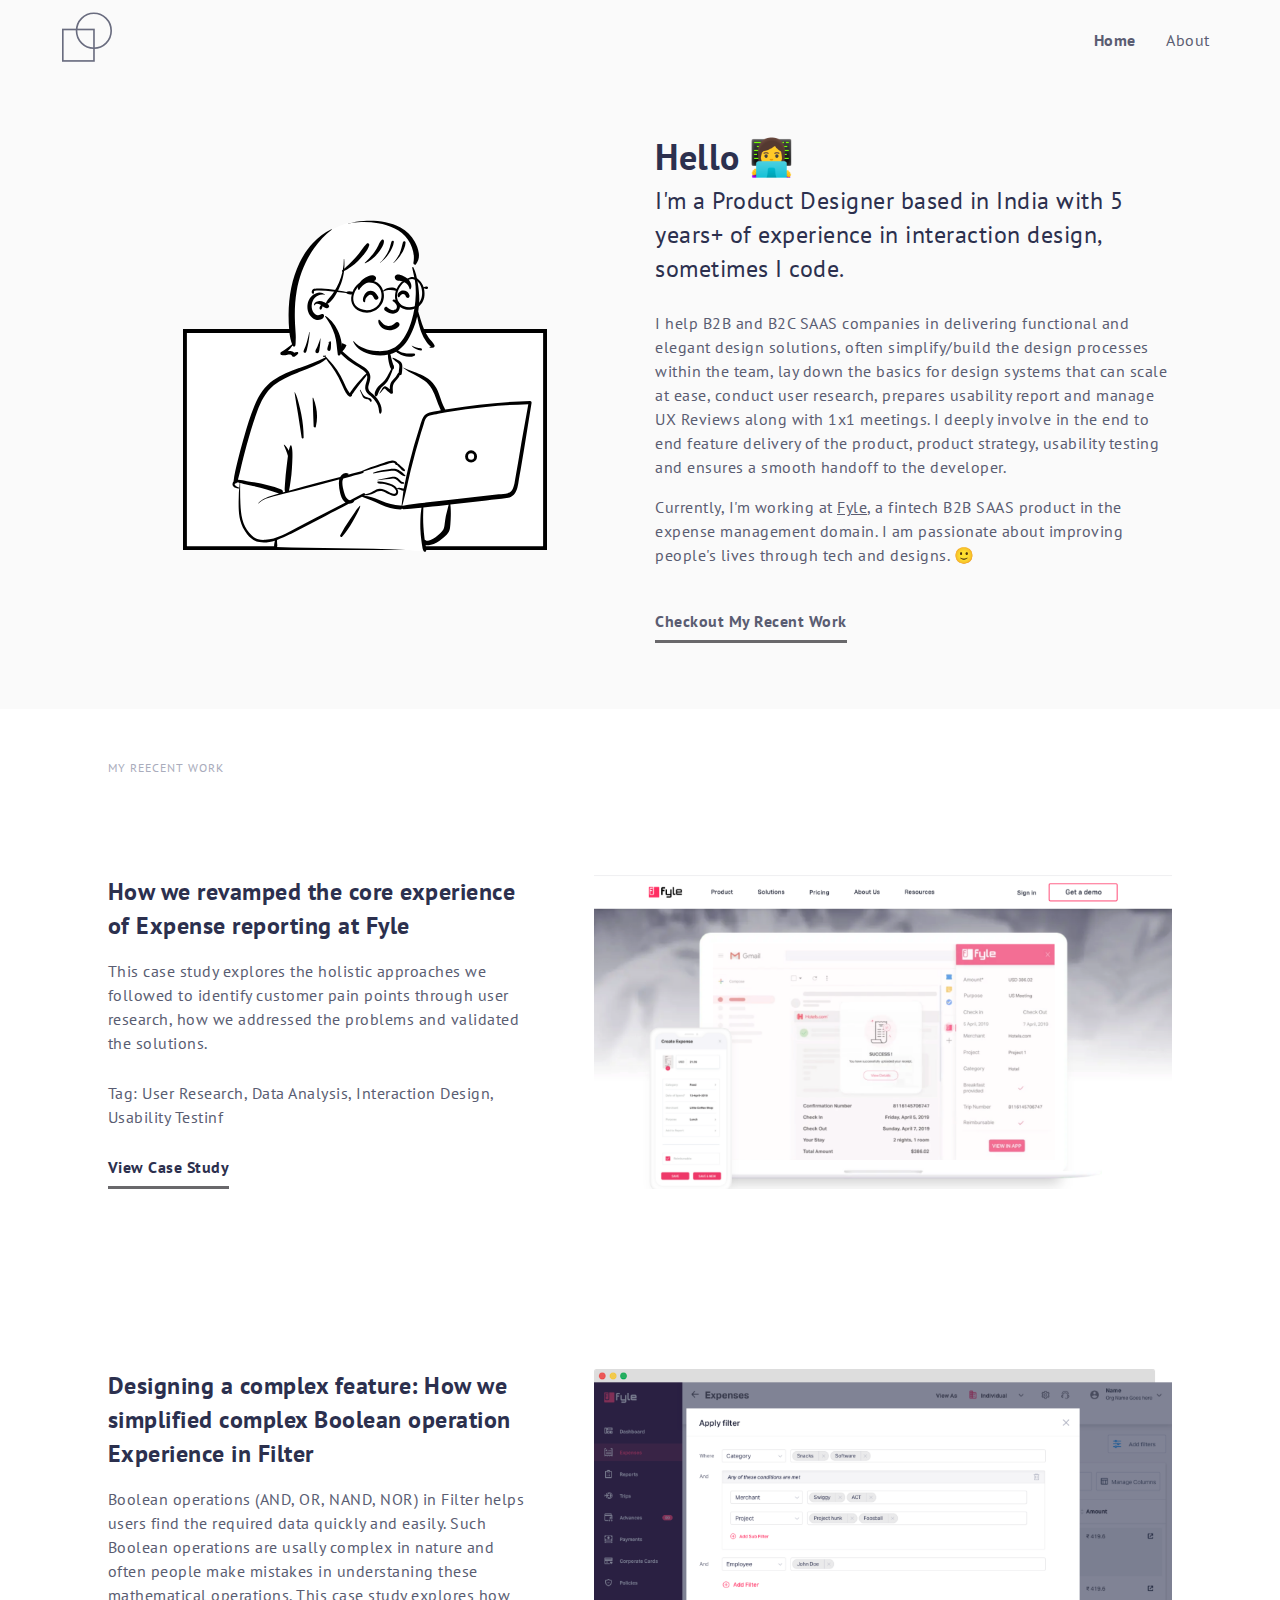
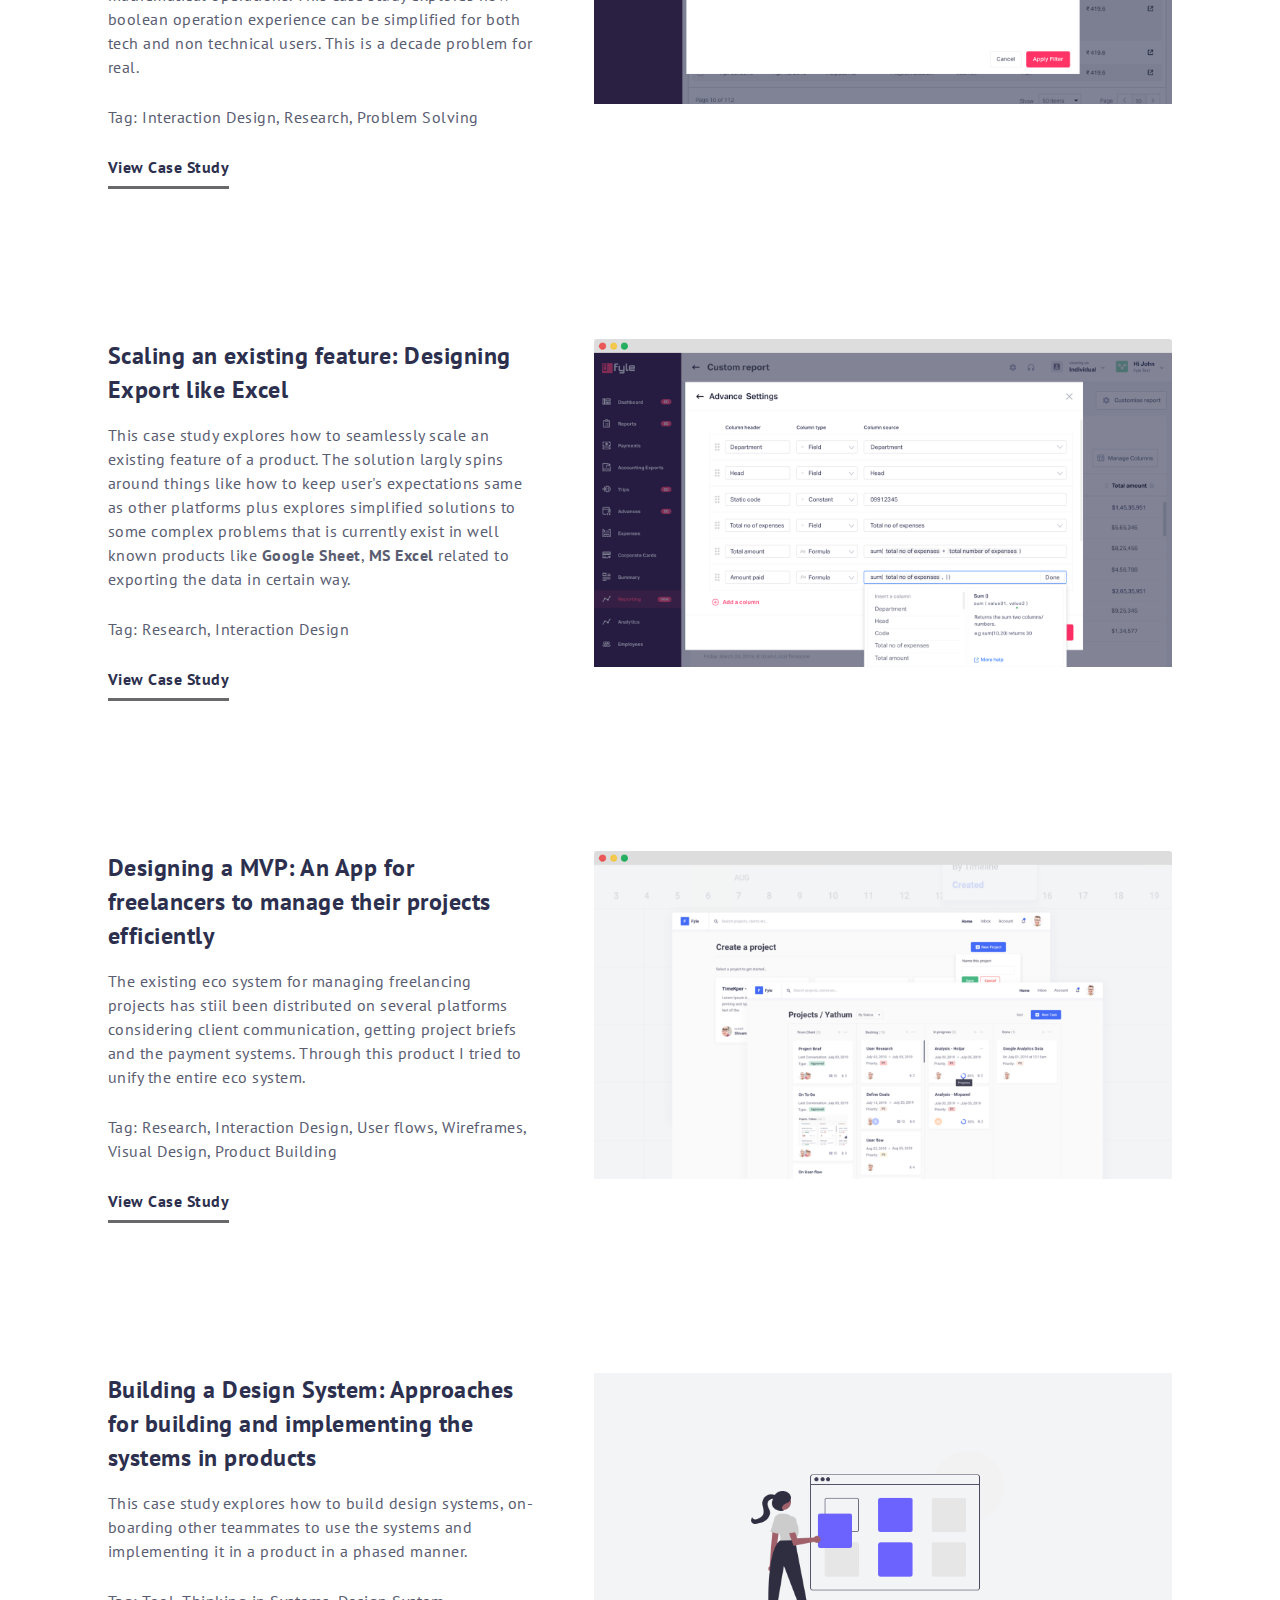
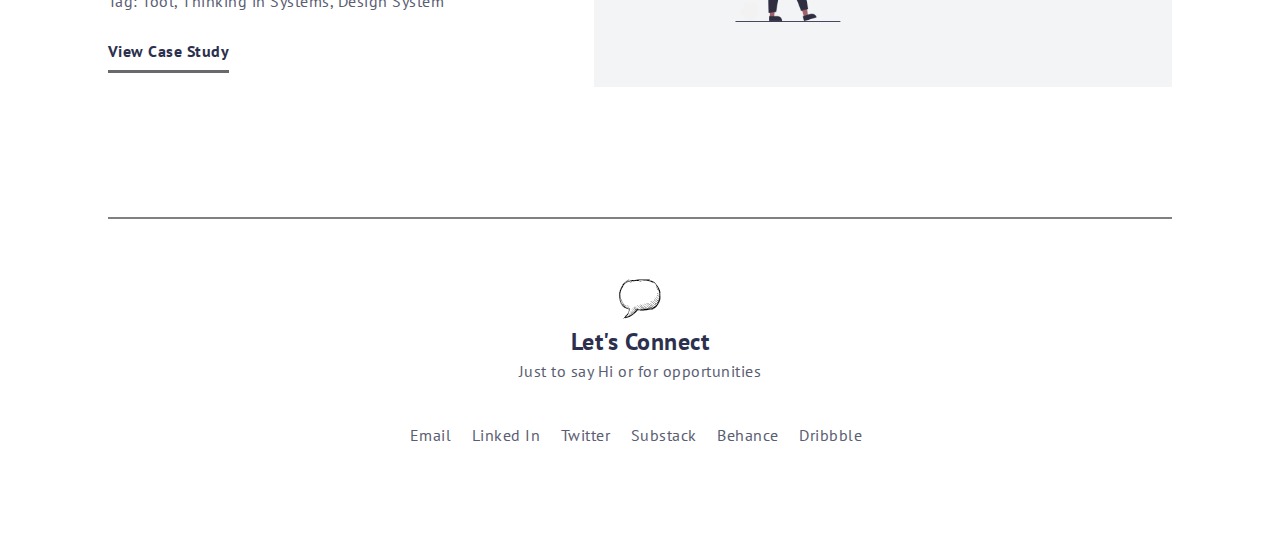
==== index.html @ 637c4f09 "Initial commit" ====
<!DOCTYPE html>
<html lang="en">
  <head>
    <meta charset="utf-8">
    <meta http-equiv="X-UA-Compatible" content="IE=edge">
    <meta name="viewport" content="width=device-width, initial-scale=1">
    <title>Swapna Ranjita Nayak | Portfolio</title>
    <link rel="icon" href="assets/favicon.ico" type="image/x-icon">

    <!-- CSS -->
    <link href="css/general.css" rel="stylesheet">
    <link href="css/portfolio.css" rel="stylesheet">

  </head>
  <body>
    <div class="grey">
        <div class="container-fluid">
            <nav>
                <div class="row">
                    <div class="col-xs-2">
                        <a href="../index.html"><img src="../assets/logo.svg" alt=""></a>
                    </div>
                    <div class="col-xs-10">
                        <ul class="pull-right">
                            <li class="active"><a href="#"><b>Home</b></a></li>
                            <!-- <li><a href="pages/notes.html">Notes</a></li> -->
                            <li><a href="pages/about.html">About</a></li>
                        </ul>
                    </div>
                </div>
            </nav>
        </div>
        <div class="container">  
            <section class="intro">
                <div class="row">
                    
                    <div class="col-lg-6 text-center">
                        <img src="assets/hero-image.svg" alt="">
                    </div>
                    <div class="col-lg-6">
                        <h1>Hello 👩‍💻</h1>
                        <h3 class="font-regular"> I'm a Product Designer based in India with 5 years+ of experience in interaction design, sometimes I code.</h3> ‍
                        <p>
                         I help B2B and B2C SAAS companies in delivering functional and elegant design solutions, often simplify/build the design processes within the team, lay down the basics for design systems that can scale at ease, conduct user research, prepares usability report and manage UX Reviews along with 1x1 meetings. I deeply involve in the end to end feature delivery of the product, product strategy, usability testing and ensures a smooth handoff to the developer.</p>
                        <p>Currently, I'm working at <a href="https://www.fylehq.com/" target="_blank">Fyle</a>, a fintech B2B SAAS product in the expense management domain. I am passionate about improving people's lives through tech and designs. 🙂</p>
                         <br/>
                        <p><b><a href="" class="hasLink">Checkout My Recent Work</a></b></p>            
                    </div>
                </div>
            </section>
        </div>
    </div>
    <div class="container-fluid">
        <div class="container">
            <section class="featured-casestudies">
                <p class="font-12">My Reecent Work</p>
  
                <div class="row">
                    <div class="col-lg-12">
                        <a href="#">
                            <div class="case">
                                <div class="row">
                                    <div class="col-lg-5">
                                        <h3>How we revamped the core experience of Expense reporting at Fyle </h3>
                                        <p>This case study explores the holistic approaches we followed to identify customer pain points through user research, how we addressed the problems and validated the solutions.</p>
                                        <p>Tag: User Research, Data Analysis, Interaction Design, Usability Testinf</p>
                                        <a href="" class="hasLink"><b>View Case Study</b></a>
                                    </div>
                                    <div class="col-lg-7">
                                        <img src="assets/case studies/05.png" alt=""> 
                                    </div>
                                </div>
                            </div>
                            
                        </a>
                    </div>
                 </div>
                <div class="row">
                    <div class="col-lg-12">
                        <a href="#">
                            <div class="case">
                                <div class="row">
                                    <div class="col-lg-5">
                                        <h3>Designing a complex feature: How we simplified complex Boolean operation Experience in Filter</h3>
                                        <p>Boolean operations (AND, OR, NAND, NOR) in Filter helps users find the required data quickly and easily. Such Boolean operations are usally complex in nature and often people make mistakes in understaning these mathematical operations. This case study explores how boolean operation experience can be simplified for both tech and non technical users. This is a decade problem for real.</p>
                                        <p>Tag: Interaction Design, Research, Problem Solving</p>
                                        <a href="" class="hasLink"><b>View Case Study</b></a>
                                    </div>
                                    <div class="col-lg-7">
                                        <img src="assets/case studies/01.png" alt=""> 
                                    </div>
                                </div>
                            </div>
                            
                        </a>
                    </div>
                 </div>

                 <div class="row">
                    <div class="col-lg-12">
                        <a href="#">
                            <div class="case">
                                <div class="row">
                                    <div class="col-lg-5">
                                        <h3>Scaling an existing feature: Designing Export like Excel</h3>
                                        <p>This case study explores how to seamlessly scale an existing feature of a product. The solution largly spins around things like how to keep user's expectations same as other platforms plus explores simplified solutions to some complex problems that is currently exist in well known products like  <b>Google Sheet</b>,  <b>MS Excel</b> related to exporting the data in certain way.</p>
                                        <p>Tag: Research, Interaction Design</p>
                                        <a href="" class="hasLink"><b>View Case Study</b></a>
                                    </div>
                                    <div class="col-lg-7">
                                        <img src="assets/case studies/03.png" alt=""> 
                                    </div>
                                </div>
                            </div>
                            
                        </a>
                    </div>
                 </div>

                
                 <div class="row">
                    <div class="col-lg-12">
                        <a href="#">
                            <div class="case">
                                <div class="row">
                                    <div class="col-lg-5">
                                        <h3>Designing a MVP: An App for freelancers to manage their projects efficiently</h3>
                                        <p>The existing eco system for managing freelancing projects has stiil been distributed on several platforms considering client communication, getting project briefs and the payment systems. Through this product I tried to unify the entire eco system.</p>
                                        <p>Tag: Research, Interaction Design, User flows, Wireframes, Visual Design, Product Building</p>
                                        <a href="" class="hasLink"><b>View Case Study</b></a>
                                    </div>
                                    <div class="col-lg-7">
                                        <img src="assets/case studies/02.png" alt=""> 
                                    </div>
                                </div>
                            </div>
                            
                        </a>
                    </div>
                </div>

                 <div class="row">
                    <div class="col-lg-12">
                        <a href="#">
                            <div class="case">
                                <div class="row">
                                    <div class="col-lg-5">
                                        <h3>Building a Design System: Approaches for building and implementing the systems in products</h3>
                                        <p>This case study explores how to build design systems, on-boarding other teammates to use the systems and implementing it in a product in a phased manner.</p>
                                        <p>Tag: Tool, Thinking in Systems, Design System</p>
                                        <a href="" class="hasLink"><b>View Case Study</b></a>
                                    </div>
                                    <div class="col-lg-7">
                                        <img src="assets/case studies/04.png" alt=""> 
                                    </div>
                                </div>
                            </div>
                            
                        </a>
                    </div>
                 </div>

                 
                 <hr/>
               </section>
               <section class="footer">
                <div class="row">
                    <div class="col-lg-12 text-center">
                        <h4>
                            <img src="assets/speech.svg" alt="" style="width: 42px;">
                        </h4>
                        <h3>Let's Connect</h3>
                        <p style="margin-top: 0;">Just to say Hi or for opportunities</p>
                        <div class="link-section">
                            <ul>
                                <li><a href="mailto:swapnaranjitanayak@gmail.in" target="_blank">Email</a></li>
                                <li><a href="https://www.linkedin.com/in/swapnaranjitanayak/" target="_blank">Linked In</a></li>
                                <li><a href="https://twitter.com/swapnaranjita" target="_blank">Twitter</a></li>
                                <li><a href="https://swapna.substack.com/" target="_blank">Substack</a></li>
                                <li><a href="https://www.behance.net/swapnaranjitanayak" target="_blank">Behance</a></li>
                                <li><a href="https://dribbble.com/swapnaranjitanayak" target="_blank">Dribbble</a></li>
                            </ul>
                        </div>
                    </div>
                    
                </div>
           </section>
        </div>
    </div>

    </div>
  </body>
</html>
---- css/general.css ----
* {
  -webkit-box-sizing: border-box;
  -moz-box-sizing: border-box;
  box-sizing: border-box;
}
:after, :before {
  -webkit-box-sizing: border-box;
  -moz-box-sizing: border-box;
  box-sizing: border-box;
}
html {
    font-family: sans-serif;
    -webkit-text-size-adjust: 100%;
        -ms-text-size-adjust: 100%;
}
body {
    margin: 0;
}
article,
aside,
details,
figcaption,
figure,
footer,
header,
hgroup,
main,
menu,
nav,
section,
summary {
  display: block;
}
a {
    background-color: transparent;
  }
  a:active,
  a:hover {
    outline: 0;
}
img {
    border: 0;
}
h1,h2,h3,h4{
  color:#2C304E;
  font-weight: 600;;
  margin: 0;
  letter-spacing: 0.5px;
}
h1{
  font-size: 3.6rem;
}
h2{
  font-size: 3rem;
}
h3{
  font-size: 2.4rem;
  line-height: 34px;
}
h4{
  font-size: 1.6rem;
}
.font-regular{
  font-weight: 400;
}
.font-12{
  font-size: 12px;
  color: #A9ACBC;
  letter-spacing: 1px;
  text-transform: uppercase;
  margin-bottom: 18px;
}
p,ul,a, tag{
  font-size: 1.6rem;
  color: #5A5D72;
  letter-spacing:0.5px;
}
.col-xs-1, .col-lg-1, .col-xs-2,.col-lg-2, .col-xs-3, .col-lg-3, .col-xs-4, .col-lg-4, .col-xs-5, .col-lg-5, .col-xs-6, .col-lg-6, .col-xs-7, .col-lg-7, .col-xs-8, .col-lg-8, .col-xs-9, .col-lg-9, .col-xs-10, .col-lg-10, .col-xs-11, .col-lg-11, .col-xs-12, .col-lg-12 {
    position: relative;
    min-height: 1px;
    padding-right: 15px;
    padding-left: 15px;
  }
  .col-xs-1, .col-xs-2, .col-xs-3, .col-xs-4, .col-xs-5, .col-xs-6, .col-xs-7, .col-xs-8, .col-xs-9, .col-xs-10, .col-xs-11, .col-xs-12 {
    float: left;
  }
  .col-xs-12 {
    width: 100%;
  }
  .col-xs-11 {
    width: 91.66666667%;
  }
  .col-xs-10 {
    width: 83.33333333%;
  }
  .col-xs-9 {
    width: 75%;
  }
  .col-xs-8 {
    width: 66.66666667%;
  }
  .col-xs-7 {
    width: 58.33333333%;
  }
  .col-xs-6 {
    width: 50%;
  }
  .col-xs-5 {
    width: 41.66666667%;
  }
  .col-xs-4 {
    width: 33.33333333%;
  }
  .col-xs-3 {
    width: 25%;
  }
  .col-xs-2 {
    width: 16.66666667%;
  }
  .col-xs-1 {
    width: 8.33333333%;
  }
  @media (min-width: 992px) {
    .col-lg-1, .col-lg-2, .col-lg-3, .col-lg-4, .col-lg-5, .col-lg-6, .col-lg-7, .col-lg-8, .col-lg-9, .col-lg-10, .col-lg-11, .col-lg-12 {
      float: left;
    }
    .col-lg-12 {
      width: 100%;
    }
    .col-lg-11 {
      width: 91.66666667%;
    }
    .col-lg-10 {
      width: 83.33333333%;
    }
    .col-lg-9 {
      width: 75%;
    }
    .col-lg-8 {
      width: 66.66666667%;
    }
    .col-lg-7 {
      width: 58.33333333%;
    }
    .col-lg-6 {
      width: 50%;
    }
    .col-lg-5 {
      width: 41.66666667%;
    }
    .col-lg-4 {
      width: 33.33333333%;
    }
    .col-lg-3 {
      width: 25%;
    }
    .col-lg-2 {
      width: 16.66666667%;
    }
    .col-lg-1 {
      width: 8.33333333%;
    }
  }
  .nav {
    padding-left: 0;
    margin-bottom: 0;
    list-style: none;
  }
  .nav > li {
    position: relative;
    display: block;
  }
  .nav > li > a {
    position: relative;
    display: block;
    padding: 10px 15px;
  }
  .container {
    padding-right: 15px;
    padding-left: 15px;
    margin-right: auto;
    margin-left: auto;
  }
  .row, nav {
    margin-right: -15px;
    margin-left: -15px;
 }
 .pull-right{
   float: right;
 }
.container:before,
.container:after,
.row:before,
.row:after,
nav:before,
nav:after,
.section:before,
.section:after
 {
  content: " ";
  display: table;
}
.clearfix:after, .container:after, .row:after , nav:after{
  clear: both;
}
---- css/portfolio.css ----
@import url("https://fonts.googleapis.com/css2?family=PT+Sans:wght@400;700&display=swap");
html {
  font-size: 10px;
  -webkit-tap-highlight-color: rgba(0, 0, 0, 0); }

body {
  font-family: 'PT Sans', sans-serif;
  font-size: 62.5%;
  line-height: 1.5;
  color: #333;
  background-color: #fff; }

.container-fluid {
  width: 95%;
  margin: 0 auto;
  max-width: 1300px; }

.container {
  width: 90%;
  margin: 0 auto;
  max-width: 1100px; }

.text-center {
  text-align: center; }

ul {
  padding: 0; }
  ul li {
    position: relative;
    display: inline; }
    ul li a {
      text-decoration: none;
      padding: 8px; }

hr {
  opacity: 1;
  border: 1.2px solid;
  margin-top: 30px; }

.hasLink {
  position: relative;
  border-bottom: 3px solid #69686b;
  text-decoration: none;
  padding: 9px 0; }

.hasLink:hover {
  opacity: 1; }

.hasLink:hover:before {
  -webkit-transform: scaleY(0.1);
  -ms-transform: scaleY(0.1);
  transform: scaleY(0.1);
  z-index: 0;
  -webkit-transition-duration: .25s;
  -o-transition-duration: .25s;
  transition-duration: .25s; }

.hasLink::before {
  content: "";
  position: absolute;
  z-index: -1;
  top: 0;
  left: 0;
  right: 0;
  bottom: 0;
  background: #69686b;
  -webkit-transform: scaleY(0);
  -ms-transform: scaleY(0);
  transform: scaleY(0);
  -webkit-transform-origin: 50% 100%;
  -ms-transform-origin: 50% 100%;
  transform-origin: 50% 100%;
  -webkit-transition-property: transform;
  -webkit-transition-property: -webkit-transform;
  transition-property: -webkit-transform;
  -o-transition-property: transform;
  transition-property: transform;
  transition-property: transform,-webkit-transform;
  -webkit-transition-duration: .25s;
  -o-transition-duration: .25s;
  transition-duration: .25s;
  -webkit-transition-timing-function: ease-out;
  -o-transition-timing-function: ease-out;
  transition-timing-function: ease-out; }

nav {
  padding: 12px 30px;
  margin: 0; }
  nav a img {
    max-width: 50px;
    opacity: 0.9; }
  nav ul li {
    padding: 0 0 0 10px; }
    nav ul li.button a {
      background: #141a46;
      border-radius: 4PX;
      padding: 8px 16px;
      color: #fff; }

.grey {
  background-color: #fafafa; }

section {
  margin: 50px 0 60px; }

section.intro img {
  max-width: 70%;
  margin-top: 10vh;
  margin-bottom: 10vh; }

section.featured-casestudies .case {
  margin: 80px 0; }
section.featured-casestudies img {
  width: 100%;
  margin-bottom: 20px;
  -webkit-animation-delay: 0.25s !important;
  animation-delay: 0.25s !important;
  -webkit-transition: all .65s;
  -o-transition: all .65s;
  transition: all .65s; }
section.featured-casestudies .case:hover img {
  -webkit-transform: scale(1.02);
  -ms-transform: scale(1.02);
  transform: scale(1.02); }
section.featured-casestudies p:not(.font-12) {
  padding-bottom: 10px; }
section.featured-casestudies a {
  color: #2C304E;
  text-decoration: none; }

section.featured-casestudies.articles .case {
  margin: 30px 0; }
section.featured-casestudies.articles img {
  width: 100%;
  margin-bottom: 16px;
  box-shadow: none; }
section.featured-casestudies.articles h4 {
  font-weight: 400; }

.m-b-20 {
  margin-bottom: 20px; }

.m-b-40 {
  margin-bottom: 40px; }

.m-t-20 {
  margin-top: 20px; }

.company {
  margin-bottom: 24px; }
  .company h4 {
    margin-bottom: 0; }
  .company p {
    margin-top: 8px; }

section.footer .col-xs-6 {
  padding-top: 0;
  padding-bottom: 4px; }
section.footer .link-section {
  padding-top: 20px; }
  section.footer .link-section ul {
    margin-bottom: 30px;
    margin-left: -8px;
    margin-top: 4px; }
  section.footer .link-section p {
    margin-bottom: 0; }

.about .bio {
  margin-top: 32px; }

.hero-image img {
  width: 100%; }

.border-right {
  border-right: 1px solid #EAEAEB; }

@media (max-width: 560px) {
  .container {
    width: 90%;
    margin-top: 16px;
    margin-bottom: 16px;
    padding: 16px; }

  .last-link {
    display: block;
    margin-top: 10px; }

  h1 {
    font-size: 3rem; }

  h3 {
    font-size: 2rem; }

  section.intro img {
    margin-top: -4vh; }

  section {
    margin: 30px 0; }

  section.featured-casestudies .case {
    margin: 20px 0; } }
.desc ul {
  list-style: square; }
  .desc ul li {
    list-style: square;
    display: inherit; }
.desc .bookmark {
  border-left: 6px solid #e4e4e4;
  background-color: #f5f5f5;
  padding: 20px 40px;
  margin-top: 20px; }
  .desc .bookmark p {
    margin-bottom: 20px; }

@media (min-width: 992px) {
  section.featured-casestudies img {
    width: 95%;
    float: right; }
  section.featured-casestudies .case {
    margin: 80px 0; }

  article .desc {
    width: 66.66666667%;
    margin: auto; }
    article .desc h2 {
      margin: 40px 0 20px 0; }
    article .desc p {
      margin: 20px 0 30px;
      line-height: 1.7;
      font-size: 1.8rem; }
  article img {
    text-align: center;
    margin: 0 !important;
    width: 100%;
    max-width: none !important; } }
@media (max-width: 991px) {
  section {
    margin: 50px 0; }

  section.featured-casestudies .case {
    margin: 30px 0; } }

/*# sourceMappingURL=portfolio.css.map */
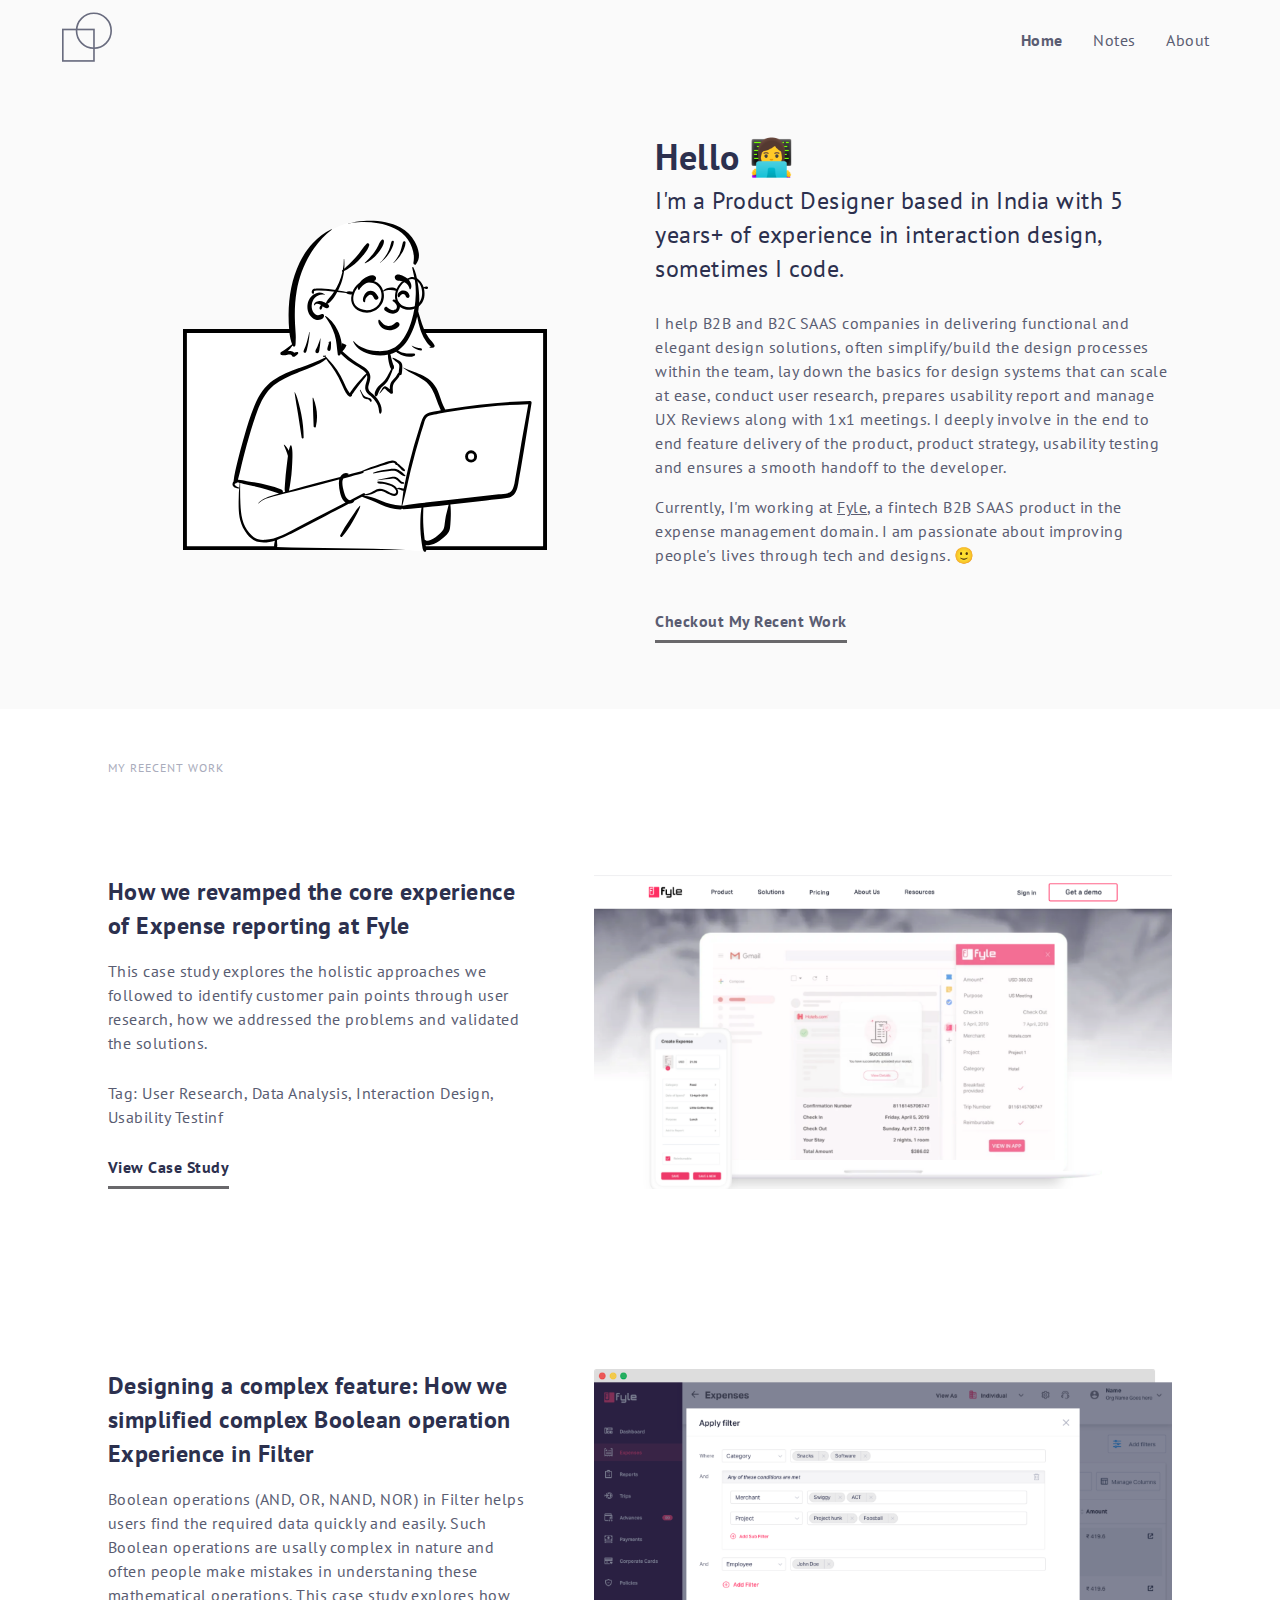
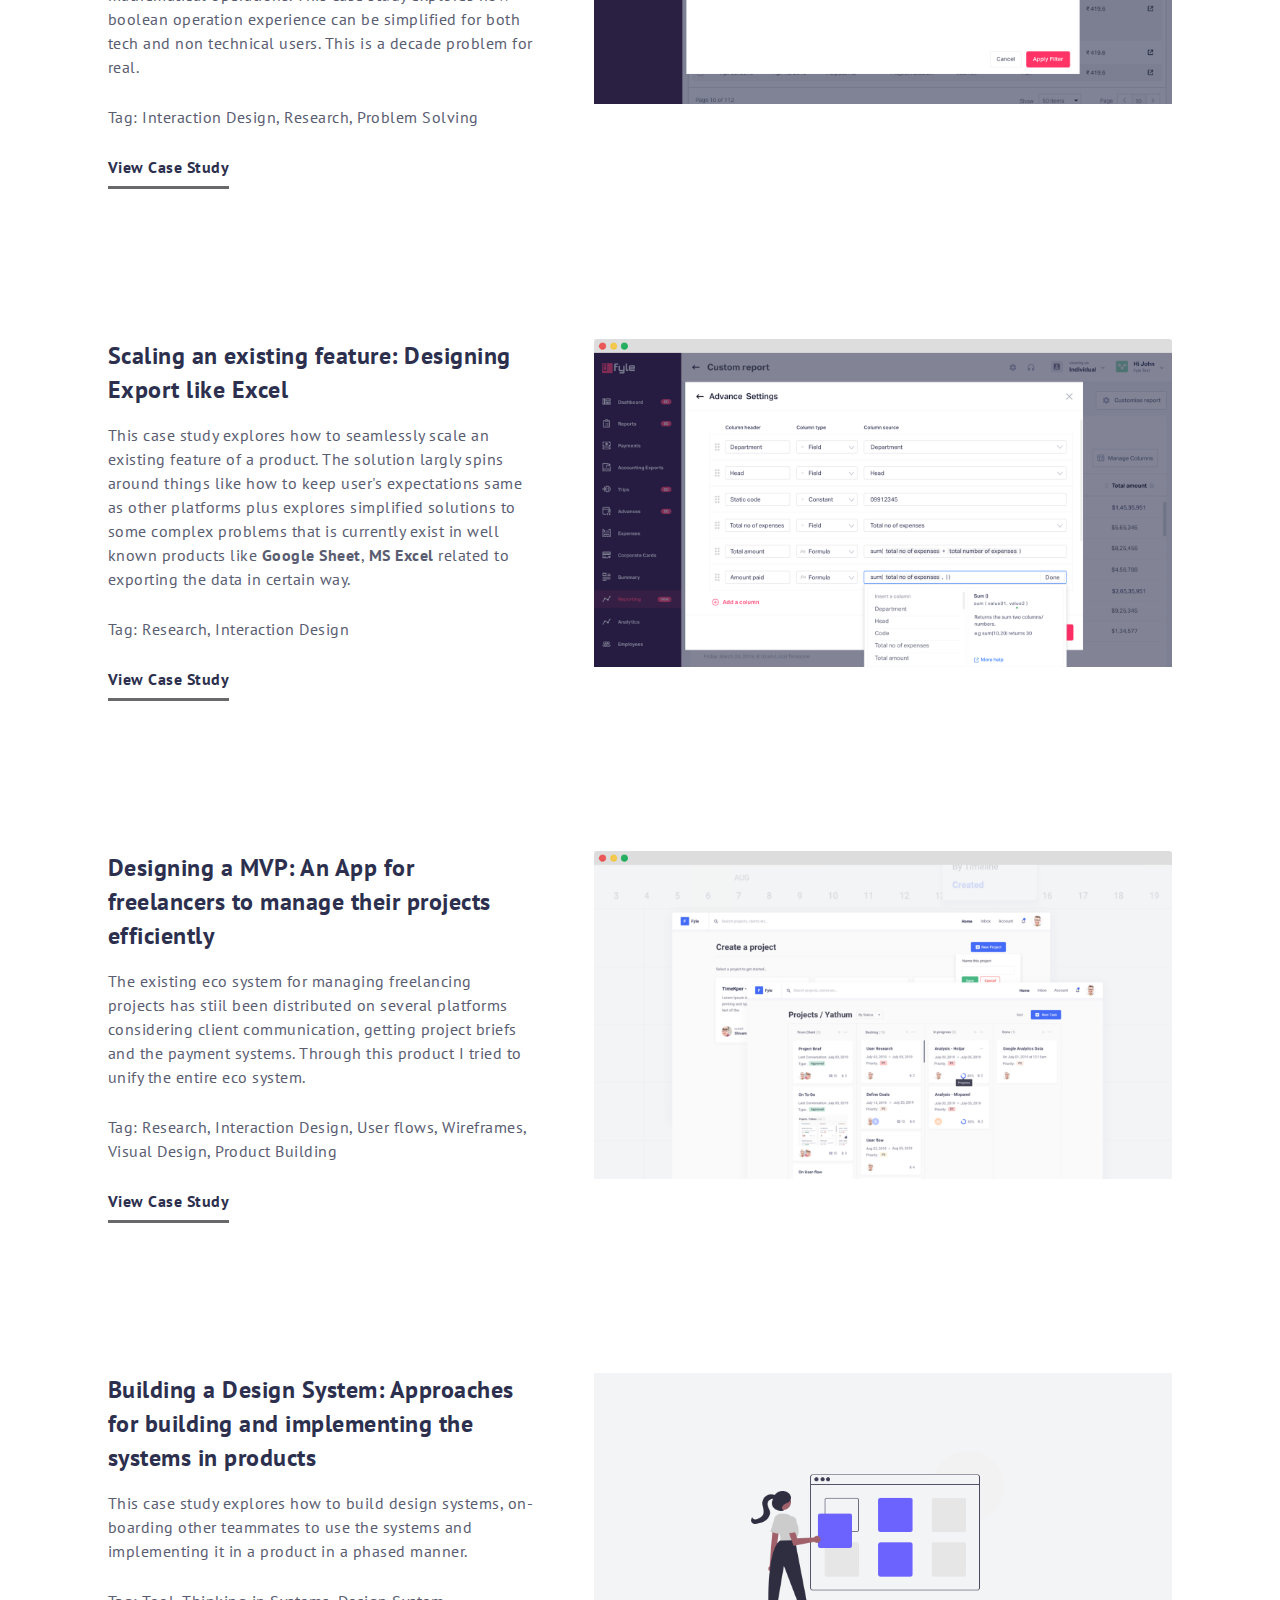
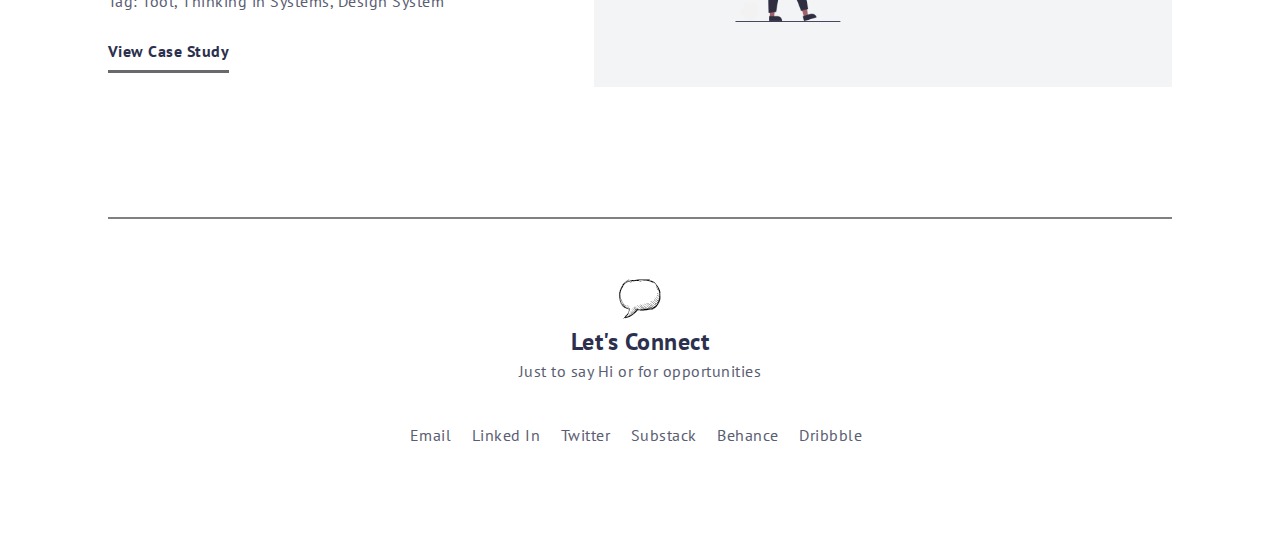
==== commit 7c35651e: "Added Notes Nav" ====
--- a/index.html
+++ b/index.html
@@ -23,7 +23,7 @@
                     <div class="col-xs-10">
                         <ul class="pull-right">
                             <li class="active"><a href="#"><b>Home</b></a></li>
-                            <!-- <li><a href="pages/notes.html">Notes</a></li> -->
+                            <li><a href="pages/notes.html">Notes</a></li>
                             <li><a href="pages/about.html">About</a></li>
                         </ul>
                     </div>
